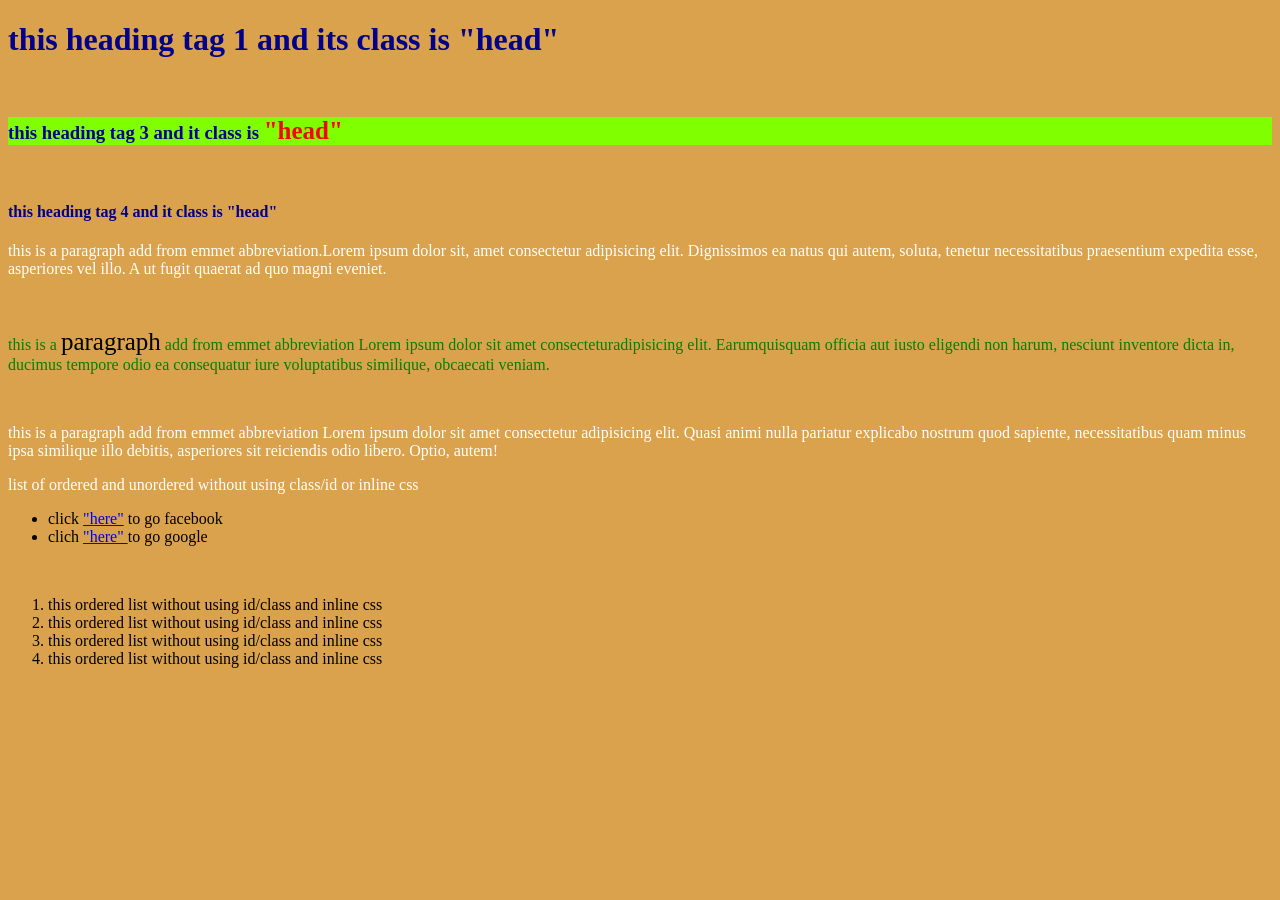
==== index.html @ fd18f41e "Add files via upload" ====
<!DOCTYPE html>
<html lang="en">

<head>
    <meta charset="UTF-8">
    <meta name="viewport" content="width=device-width, initial-scale=1.0">
    <title>Task no-3</title>
    <link rel="stylesheet" href="style.css">
</head>

<body>
    <h1 class="head">this heading tag 1 and its class is "head"</h1>
    <br>
    <h3 class="head" id="bglime"> this heading tag 3 and it class is <span id="text-color">"head"</span></h3>
    <br>
    <h4 class="head">this heading tag 4 and it class is "head"</h4>

    <p> this is a paragraph add from emmet abbreviation.Lorem ipsum dolor sit, amet consectetur adipisicing
        elit.
        Dignissimos ea natus qui autem, soluta, tenetur
        necessitatibus praesentium expedita esse, asperiores vel illo. A ut fugit quaerat ad quo magni eveniet.</p>
    <br>
    <p id="para">this is a <span>paragraph</span> add from emmet abbreviation Lorem ipsum dolor sit amet
        consecteturadipisicing elit.
        Earumquisquam officia aut iusto eligendi non harum,
        nesciunt inventore dicta in, ducimus tempore odio ea consequatur iure voluptatibus similique, obcaecati veniam.
    </p>
    <br>
    <p> this is a paragraph add from emmet abbreviation Lorem ipsum dolor sit amet consectetur adipisicing elit. Quasi
        animi
        nulla pariatur explicabo nostrum quod sapiente,
        necessitatibus quam minus ipsa similique illo debitis, asperiores sit reiciendis odio libero. Optio, autem!</p>

    <p> list of ordered and unordered without using class/id or inline css </p>
    <ul>
        <li>click <a href="https://www.facebook.com">"here"</a> to go facebook</li>
        <li> clich <a href="https://www.google.com"> "here" </a> to go google </li>
    </ul>
    <br>
    <ol>
        <li> this ordered list without using id/class and inline css</li>
        <li> this ordered list without using id/class and inline css</li>
        <li> this ordered list without using id/class and inline css</li>
        <li> this ordered list without using id/class and inline css</li>


    </ol>

</body>

</html>
---- style.css ----
* {
    background-color: rgb(218, 162, 77);
}

.head {
    color: darkblue;
}

#bglime {
    background-color: chartreuse;

}

#text-color {
    color: red;
    background-color: chartreuse;
}

p {
    color: white;
}

#para {
    color: green;

}

span {
    color: black;
    font-size: 25px;
}
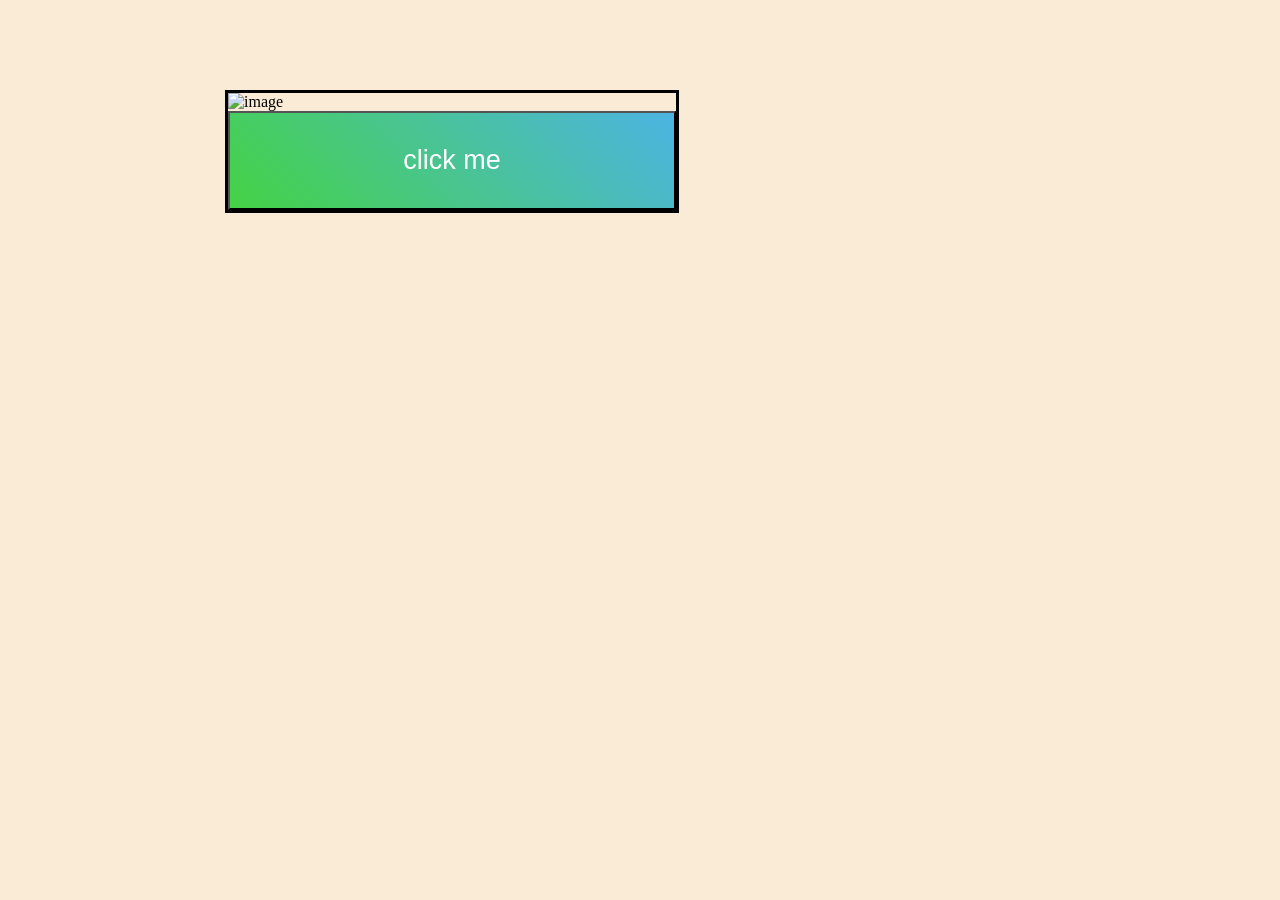
==== commit b8898632: "Add files via upload" ====
--- a/index.html
+++ b/index.html
@@ -4,47 +4,15 @@
 <head>
     <meta charset="UTF-8">
     <meta name="viewport" content="width=device-width, initial-scale=1.0">
-    <title>Task no-3</title>
+    <title>task 4</title>
     <link rel="stylesheet" href="style.css">
 </head>
 
 <body>
-    <h1 class="head">this heading tag 1 and its class is "head"</h1>
-    <br>
-    <h3 class="head" id="bglime"> this heading tag 3 and it class is <span id="text-color">"head"</span></h3>
-    <br>
-    <h4 class="head">this heading tag 4 and it class is "head"</h4>
-
-    <p> this is a paragraph add from emmet abbreviation.Lorem ipsum dolor sit, amet consectetur adipisicing
-        elit.
-        Dignissimos ea natus qui autem, soluta, tenetur
-        necessitatibus praesentium expedita esse, asperiores vel illo. A ut fugit quaerat ad quo magni eveniet.</p>
-    <br>
-    <p id="para">this is a <span>paragraph</span> add from emmet abbreviation Lorem ipsum dolor sit amet
-        consecteturadipisicing elit.
-        Earumquisquam officia aut iusto eligendi non harum,
-        nesciunt inventore dicta in, ducimus tempore odio ea consequatur iure voluptatibus similique, obcaecati veniam.
-    </p>
-    <br>
-    <p> this is a paragraph add from emmet abbreviation Lorem ipsum dolor sit amet consectetur adipisicing elit. Quasi
-        animi
-        nulla pariatur explicabo nostrum quod sapiente,
-        necessitatibus quam minus ipsa similique illo debitis, asperiores sit reiciendis odio libero. Optio, autem!</p>
-
-    <p> list of ordered and unordered without using class/id or inline css </p>
-    <ul>
-        <li>click <a href="https://www.facebook.com">"here"</a> to go facebook</li>
-        <li> clich <a href="https://www.google.com"> "here" </a> to go google </li>
-    </ul>
-    <br>
-    <ol>
-        <li> this ordered list without using id/class and inline css</li>
-        <li> this ordered list without using id/class and inline css</li>
-        <li> this ordered list without using id/class and inline css</li>
-        <li> this ordered list without using id/class and inline css</li>
-
-
-    </ol>
+    <div class="design">
+        <img src="nature-images.webp" alt="image">
+        <button>click me</button>
+    </div>
 
 </body>
 
--- a/style.css
+++ b/style.css
@@ -1,31 +1,32 @@
 * {
-    background-color: rgb(218, 162, 77);
-}
-
-.head {
-    color: darkblue;
-}
-
-#bglime {
-    background-color: chartreuse;
+    background-color: antiquewhite;
+    margin: 0;
+    padding: 0;
+    box-sizing: border-box;
 
 }
 
-#text-color {
-    color: red;
-    background-color: chartreuse;
-}
-
-p {
-    color: white;
-}
-
-#para {
-    color: green;
+.design {
+    margin-top: 10vh;
+    margin-bottom: 10vh;
+    margin-left: 25vh;
+    border: 3px, solid black;
+    display: inline-block;
+    position: fixed;
 
 }
 
-span {
-    color: black;
-    font-size: 25px;
+.design img {
+    height: 62vh;
+    width: 35vw;
+    margin-bottom: -2vh;
+}
+
+.design button {
+    height: 11vh;
+    width: 35vw;
+    display: block;
+    background: linear-gradient(45deg, rgb(69, 211, 69), rgb(77, 180, 227));
+    font-size: 3vh;
+    color: white;
 }
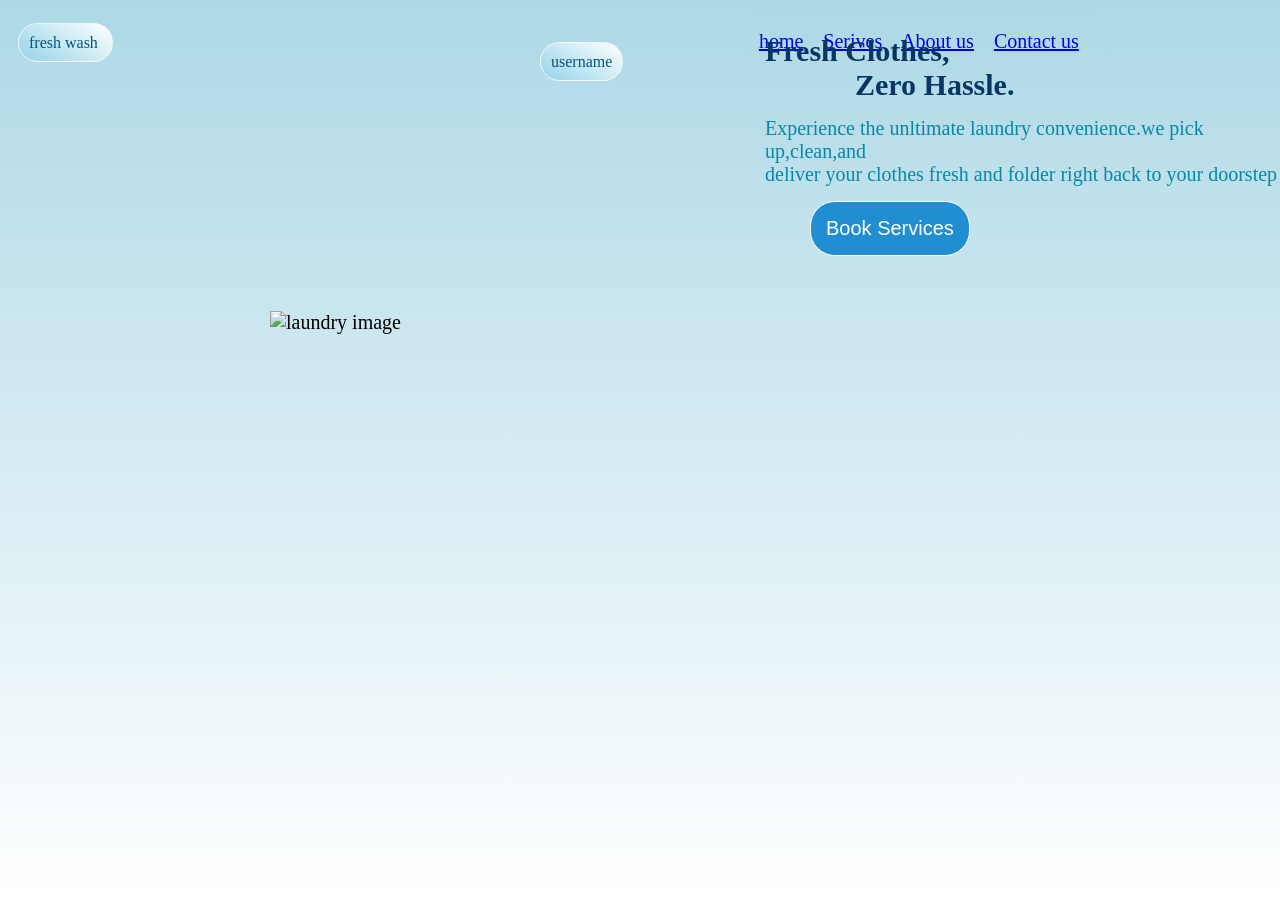
==== commit 037673c5: "Add files via upload" ====
--- a/index.html
+++ b/index.html
@@ -4,16 +4,40 @@
 <head>
     <meta charset="UTF-8">
     <meta name="viewport" content="width=device-width, initial-scale=1.0">
-    <title>task 4</title>
+    <title> css task 5</title>
     <link rel="stylesheet" href="style.css">
 </head>
 
 <body>
-    <div class="design">
-        <img src="nature-images.webp" alt="image">
-        <button>click me</button>
-    </div>
+    <nav>
+        <div id="logo">
+            fresh wash
+        </div>
 
+        <div class="menu">
+            <a href="#" id="info">home</a>
+            <a href="#" id="info">Serives</a>
+            <a href="#" id="info">About us</a>
+            <a href="#" id="info">Contact us</a>
+        </div>
+        <div id="user">username</div>
+    </nav>
+
+    <section class="hero">
+        <div class="hero-right">
+            <img src="c:\Users\L\OneDrive\css task\OIP.jpg" alt="laundry image">
+        </div>
+        <div class="hero-left">
+            <h1>Fresh Clothes,<br><span id="only-spac">Zero Hassle.</span></h1>
+            <p id="para">Experience the unltimate laundry convenience.we pick up,clean,and<br>
+                deliver your clothes
+                fresh and folder right back to your doorstep</p>
+            <button class="service"> Book Services</button>
+
+        </div>
+
+
+    </section>
 </body>
 
 </html>
--- a/style.css
+++ b/style.css
@@ -1,32 +1,87 @@
 * {
-    background-color: antiquewhite;
+
     margin: 0;
     padding: 0;
+    margin-top: 15px;
     box-sizing: border-box;
+}
+
+body {
+    background: linear-gradient(to bottom, lightblue, white);
+    background-repeat: no-repeat;
+    background-attachment: fixed;
+}
+
+#logo {
+    display: inline;
+    border: 1px solid;
+    margin-left: 2vh;
+    padding: 10px;
+    border-radius: 25px;
+    border-color: whitesmoke;
+    background: linear-gradient(33deg, rgb(148, 211, 232), white);
+    color: rgb(7, 84, 126);
 
 }
 
-.design {
-    margin-top: 10vh;
-    margin-bottom: 10vh;
-    margin-left: 25vh;
-    border: 3px, solid black;
-    display: inline-block;
-    position: fixed;
-
+.menu {
+    display: inline;
+    margin-left: 70vh;
+    font-size: 20px;
+    border: 1px solid;
+    border-color: lightblue;
+    border-radius: 25px;
+    padding: 15px;
 }
 
-.design img {
-    height: 62vh;
-    width: 35vw;
-    margin-bottom: -2vh;
+#info {
+    margin-right: 15px;
 }
 
-.design button {
-    height: 11vh;
-    width: 35vw;
-    display: block;
-    background: linear-gradient(45deg, rgb(69, 211, 69), rgb(77, 180, 227));
-    font-size: 3vh;
+#user {
+    display: inline;
+    border: 1px solid;
+    border-radius: 25px;
+    border-color: whitesmoke;
+    margin-left: 60vh;
+    padding: 10px;
+    background: linear-gradient(33deg, rgb(148, 211, 232), white);
+    color: rgb(7, 84, 126);
+}
+
+.hero {
+
+    display: inline;
+
+    font-size: 20px;
+}
+
+.hero-left {
+    color: rgb(5, 54, 100);
+    margin-top: -35vh;
+    margin-left: 85vh;
+}
+
+#only-spac {
+    margin-left: 10vh;
+}
+
+#para {
+    color: rgb(6, 137, 167);
+}
+
+.service {
+    border: 1px solid;
+    border-radius: 25px;
+    border-color: 10px;
+    padding: 15px;
+    font-size: 20px;
+    margin-left: 5vh;
     color: white;
+    background-color: rgb(33, 142, 209)
+}
+
+.hero-right {
+    margin-top: 25vh;
+    margin-left: 30vh;
 }
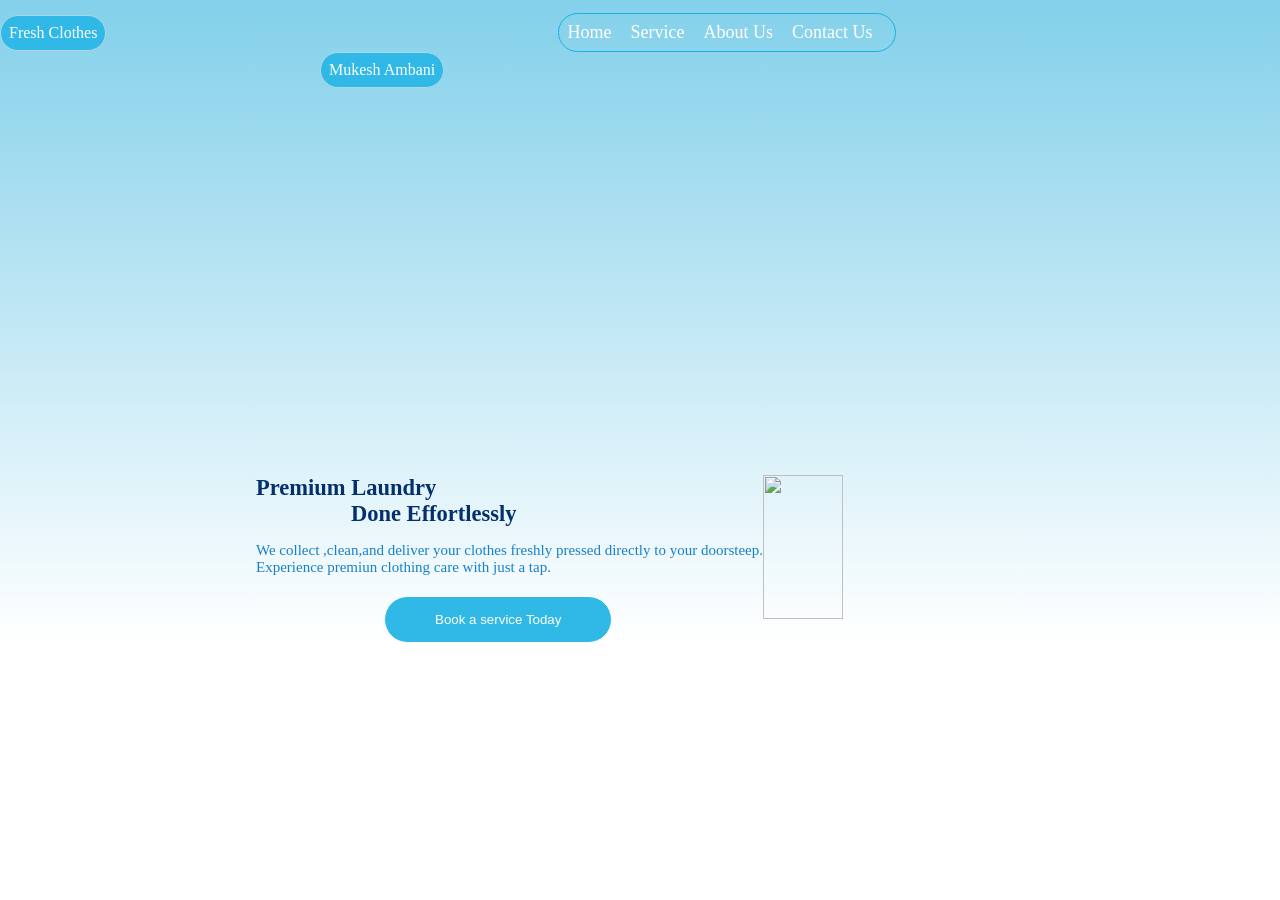
==== commit 2dbd75c9: "Add files via upload" ====
--- a/index.html
+++ b/index.html
@@ -4,39 +4,31 @@
 <head>
     <meta charset="UTF-8">
     <meta name="viewport" content="width=device-width, initial-scale=1.0">
-    <title> css task 5</title>
+    <title>css task 5</title>
     <link rel="stylesheet" href="style.css">
 </head>
 
 <body>
     <nav>
-        <div id="logo">
-            fresh wash
+        <span id="logo">Fresh Clothes</span>
+        <div class="menu">
+            <a id="a" href="#">Home</a>
+            <a id="a" href="#">Service</a>
+            <a id="a" href="#">About Us</a>
+            <a id="a" href="#">Contact Us</a>
         </div>
-
-        <div class="menu">
-            <a href="#" id="info">home</a>
-            <a href="#" id="info">Serives</a>
-            <a href="#" id="info">About us</a>
-            <a href="#" id="info">Contact us</a>
-        </div>
-        <div id="user">username</div>
+        <p id="username">Mukesh Ambani</p>
     </nav>
 
     <section class="hero">
+        <div class="hero-left">
+            <h1>Premium Laundry<br><span>Done Effortlessly</span></h1>
+            <p> We collect ,clean,and deliver your clothes freshly pressed directly to your doorsteep.<br>
+                Experience premiun clothing care with just a tap.</p>
+            <a href="#"><button>Book a service Today</button></a>
+        </div>
         <div class="hero-right">
-            <img src="c:\Users\L\OneDrive\css task\OIP.jpg" alt="laundry image">
-        </div>
-        <div class="hero-left">
-            <h1>Fresh Clothes,<br><span id="only-spac">Zero Hassle.</span></h1>
-            <p id="para">Experience the unltimate laundry convenience.we pick up,clean,and<br>
-                deliver your clothes
-                fresh and folder right back to your doorstep</p>
-            <button class="service"> Book Services</button>
-
-        </div>
-
-
+            <img src="C:\Users\L\OneDrive\Desktop\11629a566e8b8c01884fa7dcba0cb17f (1).png" </div>
     </section>
 </body>
 
--- a/style.css
+++ b/style.css
@@ -1,87 +1,110 @@
 * {
-
+    padding: 0;
     margin: 0;
-    padding: 0;
-    margin-top: 15px;
     box-sizing: border-box;
 }
 
 body {
-    background: linear-gradient(to bottom, lightblue, white);
+    background: linear-gradient(rgb(131, 208, 234), white);
     background-repeat: no-repeat;
-    background-attachment: fixed;
+    margin-top: 1%;
+
 }
 
+
 #logo {
-    display: inline;
+    display: inline-block;
+
     border: 1px solid;
-    margin-left: 2vh;
-    padding: 10px;
-    border-radius: 25px;
-    border-color: whitesmoke;
-    background: linear-gradient(33deg, rgb(148, 211, 232), white);
-    color: rgb(7, 84, 126);
+    padding: 8px;
+    border-radius: 25vw;
+    background-color: rgb(48, 185, 231);
+    border-color: lightblue;
+    color: white;
 
 }
 
 .menu {
-    display: inline;
-    margin-left: 70vh;
-    font-size: 20px;
+    display: inline-block;
+    margin-left: 35vw;
     border: 1px solid;
-    border-color: lightblue;
-    border-radius: 25px;
-    padding: 15px;
+    border-color: rgb(23, 178, 229);
+    padding: 8px;
+    border-radius: 25vw;
+
 }
 
-#info {
+.menu a {
     margin-right: 15px;
+    font-size: 18px;
+    color: white;
+    text-decoration: none;
 }
 
-#user {
-    display: inline;
+#a:hover {
+    background-color: rgb(36, 178, 221);
+}
+
+#username {
+    display: inline-block;
+    margin-left: 25vw;
     border: 1px solid;
-    border-radius: 25px;
-    border-color: whitesmoke;
-    margin-left: 60vh;
-    padding: 10px;
-    background: linear-gradient(33deg, rgb(148, 211, 232), white);
-    color: rgb(7, 84, 126);
+    padding: 8px;
+    border-radius: 25vw;
+    background-color: rgb(48, 185, 231);
+    border-color: lightblue;
+    color: white;
 }
 
 .hero {
-
-    display: inline;
-
-    font-size: 20px;
+    align-items: center;
+    margin-top: 43vh;
 }
 
 .hero-left {
-    color: rgb(5, 54, 100);
-    margin-top: -35vh;
-    margin-left: 85vh;
+    float: left;
+    margin-left: 20vw;
+    font-size: 15px;
 }
 
-#only-spac {
-    margin-left: 10vh;
+
+.hero-right {
+    margin-right: 30vw;
+
 }
 
-#para {
-    color: rgb(6, 137, 167);
+.hero-right img {
+    width: 25%;
+    height: 40%;
+    float: right;
+    position: fixed;
+
+
 }
 
-.service {
-    border: 1px solid;
-    border-radius: 25px;
-    border-color: 10px;
-    padding: 15px;
-    font-size: 20px;
-    margin-left: 5vh;
-    color: white;
-    background-color: rgb(33, 142, 209)
+.hero-left h1 {
+    color: rgb(4, 48, 107);
+
 }
 
-.hero-right {
-    margin-top: 25vh;
-    margin-left: 30vh;
+.hero-left span {
+    margin-left: 95px;
+}
+
+.hero-left p {
+    color: rgb(24, 128, 202);
+    margin-top: 15px;
+}
+
+button {
+    padding-top: 15px;
+    padding-bottom: 15px;
+    padding-right: 50px;
+    padding-left: 50px;
+    border: 1px solid;
+    margin-top: 20px;
+    margin-left: 10vw;
+    border-radius: 25vw;
+    background-color: rgb(48, 185, 231);
+    color: white;
 }
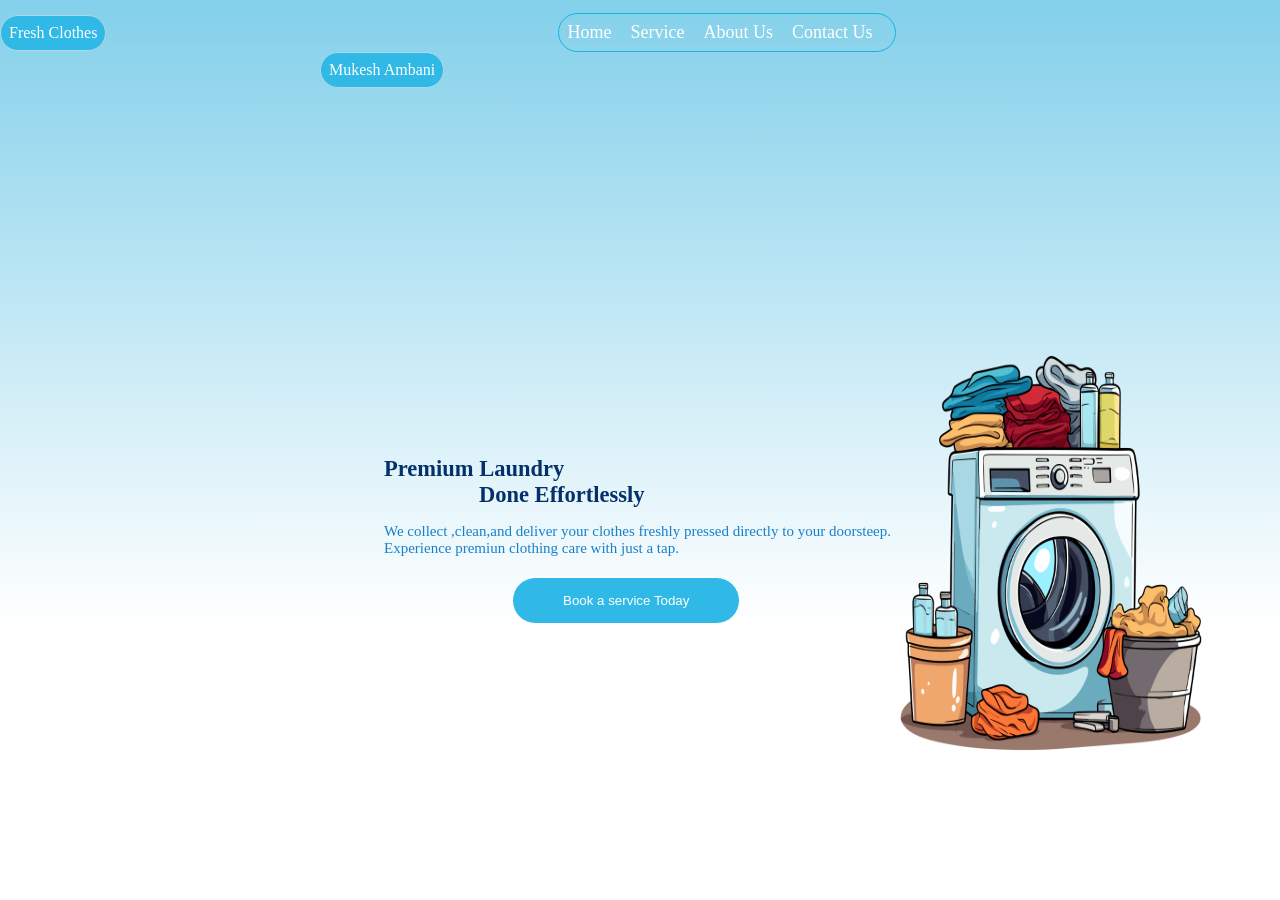
==== commit 090d5440: "Add files via upload" ====
--- a/index.html
+++ b/index.html
@@ -28,7 +28,8 @@
             <a href="#"><button>Book a service Today</button></a>
         </div>
         <div class="hero-right">
-            <img src="C:\Users\L\OneDrive\Desktop\11629a566e8b8c01884fa7dcba0cb17f (1).png" </div>
+            <img src="11629a566e8b8c01884fa7dcba0cb17f.png">
+        </div>
     </section>
 </body>
 
--- a/style.css
+++ b/style.css
@@ -58,13 +58,16 @@
 
 .hero {
     align-items: center;
-    margin-top: 43vh;
+    margin-top: 15rem;
+    margin-left: 8rem;
 }
 
 .hero-left {
     float: left;
     margin-left: 20vw;
     font-size: 15px;
+
+    padding-top: 8rem;
 }
 
 
@@ -75,10 +78,9 @@
 
 .hero-right img {
     width: 25%;
-    height: 40%;
+    height: 50%;
     float: right;
-    position: fixed;
-
+    position: absolute;
 
 }
 
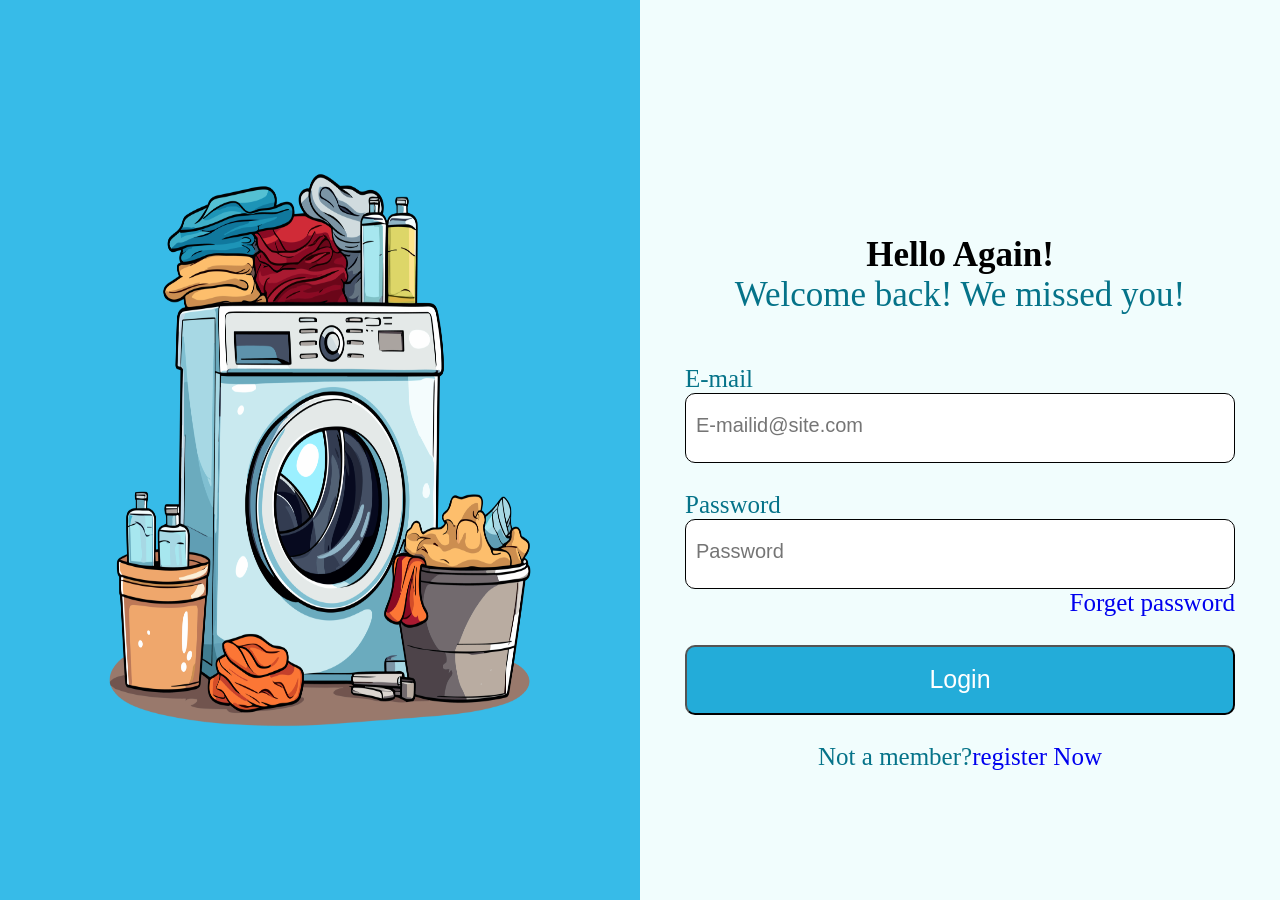
==== commit 2777b20c: "Add files via upload" ====
--- a/index.html
+++ b/index.html
@@ -4,33 +4,50 @@
 <head>
     <meta charset="UTF-8">
     <meta name="viewport" content="width=device-width, initial-scale=1.0">
-    <title>css task 5</title>
+    <title>task 6</title>
     <link rel="stylesheet" href="style.css">
 </head>
 
 <body>
-    <nav>
-        <span id="logo">Fresh Clothes</span>
-        <div class="menu">
-            <a id="a" href="#">Home</a>
-            <a id="a" href="#">Service</a>
-            <a id="a" href="#">About Us</a>
-            <a id="a" href="#">Contact Us</a>
+
+    <div class="image-section">
+        <img src="11629a566e8b8c01884fa7dcba0cb17f.png" alt="laundry image">
+    </div>
+
+
+    <div class="login-section">
+        <div class="right">
+            <label id="color-only">Hello Again!</label>
+            Welcome back! We missed you!
         </div>
-        <p id="username">Mukesh Ambani</p>
-    </nav>
 
-    <section class="hero">
-        <div class="hero-left">
-            <h1>Premium Laundry<br><span>Done Effortlessly</span></h1>
-            <p> We collect ,clean,and deliver your clothes freshly pressed directly to your doorsteep.<br>
-                Experience premiun clothing care with just a tap.</p>
-            <a href="#"><button>Book a service Today</button></a>
+        <div class="from">
+            <form>
+                <div class="email">
+                    <label> E-mail</label>
+                    <input type="E-mail" placeholder="E-mailid@site.com">
+                </div>
+                <br>
+
+                <div class="pass">
+                    <label>Password</label>
+                    <input type="password" placeholder="Password">
+                </div>
+
+
+                <div class="forpass">
+                    <label id="forget"><a href="#">Forget password</a></label>
+                </div>
+                <br>
+
+
+                <button><a href="#">Login</a></button>
+                <br>
+                <label id="end-line"> Not a member? <a href="#">register Now</a></label>
+
+            </form>
         </div>
-        <div class="hero-right">
-            <img src="11629a566e8b8c01884fa7dcba0cb17f.png">
-        </div>
-    </section>
+    </div>
 </body>
 
 </html>
--- a/style.css
+++ b/style.css
@@ -1,112 +1,96 @@
 * {
+    margin: 0;
     padding: 0;
-    margin: 0;
     box-sizing: border-box;
 }
 
-body {
-    background: linear-gradient(rgb(131, 208, 234), white);
-    background-repeat: no-repeat;
-    margin-top: 1%;
+.login-section {
+    height: 100vh;
+    padding-top: 105px;
+    display: flex;
+    flex-direction: column;
+    justify-content: center;
+    align-items: center;
+    gap: 50px;
+    color: rgb(5, 115, 137);
+    background-color: rgb(241, 253, 253);
+}
+
+.image-section {
+
+    width: 50%;
+    height: 100vh;
+
+    float: left;
+    display: flex;
+    justify-content: center;
+    align-items: center;
+    background-color: rgb(55, 187, 232);
+
+    img {
+        width: 70%;
+        height: 70%;
+    }
+}
+
+.right {
+    display: grid;
+    text-align: center;
+    font-size: 35px;
+
+    #color-only {
+        color: black;
+        font-weight: bold;
+    }
+}
+
+.from {
+    display: flex;
+    font-size: 25px;
+
+    #forget {
+        display: grid;
+        justify-content: end;
+    }
+
+    a {
+        text-decoration: none;
+    }
+}
+
+input {
+    display: block;
+    border: 1px solid;
+    border-radius: 10px;
+    width: 550px;
+    height: 70px;
 
 }
 
-
-#logo {
-    display: inline-block;
-
-    border: 1px solid;
-    padding: 8px;
-    border-radius: 25vw;
-    background-color: rgb(48, 185, 231);
-    border-color: lightblue;
-    color: white;
-
-}
-
-.menu {
-    display: inline-block;
-    margin-left: 35vw;
-    border: 1px solid;
-    border-color: rgb(23, 178, 229);
-    padding: 8px;
-    border-radius: 25vw;
-
-}
-
-.menu a {
-    margin-right: 15px;
-    font-size: 18px;
-    color: white;
-    text-decoration: none;
-}
-
-#a:hover {
-    background-color: rgb(36, 178, 221);
-}
-
-#username {
-    display: inline-block;
-    margin-left: 25vw;
-    border: 1px solid;
-    padding: 8px;
-    border-radius: 25vw;
-    background-color: rgb(48, 185, 231);
-    border-color: lightblue;
-    color: white;
-}
-
-.hero {
-    align-items: center;
-    margin-top: 15rem;
-    margin-left: 8rem;
-}
-
-.hero-left {
-    float: left;
-    margin-left: 20vw;
-    font-size: 15px;
-
-    padding-top: 8rem;
-}
-
-
-.hero-right {
-    margin-right: 30vw;
-
-}
-
-.hero-right img {
-    width: 25%;
-    height: 50%;
-    float: right;
-    position: absolute;
-
-}
-
-.hero-left h1 {
-    color: rgb(4, 48, 107);
-
-}
-
-.hero-left span {
-    margin-left: 95px;
-}
-
-.hero-left p {
-    color: rgb(24, 128, 202);
-    margin-top: 15px;
+input::placeholder {
+    padding-left: 10px;
+    font-size: 20px;
+    font-weight: lighter;
 }
 
 button {
-    padding-top: 15px;
-    padding-bottom: 15px;
-    padding-right: 50px;
-    padding-left: 50px;
-    border: 1px solid;
-    margin-top: 20px;
-    margin-left: 10vw;
-    border-radius: 25vw;
-    background-color: rgb(48, 185, 231);
-    color: white;
+    display: block;
+    border-radius: 10px;
+    width: 550px;
+    height: 70px;
+    background-color: rgb(35, 172, 217);
+    font-size: 25px;
+
+    a:link {
+        color: white;
+    }
+
+    a:visited {
+        color: white;
+    }
+}
+
+#end-line {
+    display: flex;
+    justify-content: center;
 }
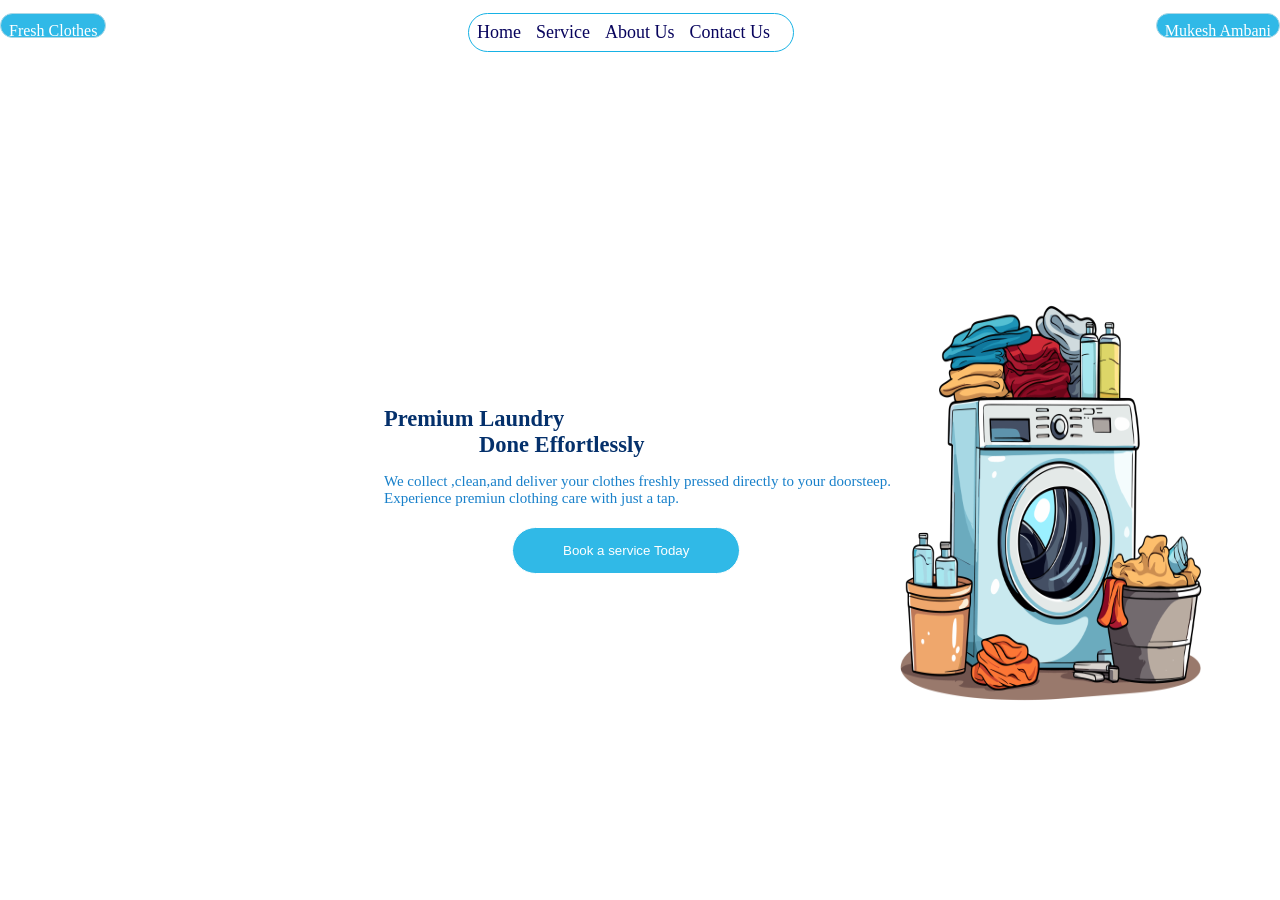
==== commit 0dab308b: "Add files via upload" ====
--- a/index.html
+++ b/index.html
@@ -4,50 +4,36 @@
 <head>
     <meta charset="UTF-8">
     <meta name="viewport" content="width=device-width, initial-scale=1.0">
-    <title>task 6</title>
+    <title>css task 5</title>
     <link rel="stylesheet" href="style.css">
 </head>
 
 <body>
-
-    <div class="image-section">
-        <img src="11629a566e8b8c01884fa7dcba0cb17f.png" alt="laundry image">
-    </div>
+    <nav class="nav-section">
+        <span id="logo">Fresh Clothes</span>
+        <div class="hide">
+            <div id="menu">
+                <a id="a" href="#" class="hide">Home</a>
+                <a id="a" href="#" class="hide">Service</a>
+                <a id="a" href="#" class="hide">About Us</a>
+                <a id="a" href="#" class="hide">Contact Us</a>
+            </div>
+        </div>
+        <p id="username">Mukesh Ambani</p>
+    </nav>
 
 
-    <div class="login-section">
-        <div class="right">
-            <label id="color-only">Hello Again!</label>
-            Welcome back! We missed you!
+    <section class="hero">
+        <div class="hero-left">
+            <h1>Premium Laundry<br><span>Done Effortlessly</span></h1>
+            <p> We collect ,clean,and deliver your clothes freshly pressed directly to your doorsteep.<br>
+                Experience premiun clothing care with just a tap.</p>
+            <a href="#"><button>Book a service Today</button></a>
         </div>
-
-        <div class="from">
-            <form>
-                <div class="email">
-                    <label> E-mail</label>
-                    <input type="E-mail" placeholder="E-mailid@site.com">
-                </div>
-                <br>
-
-                <div class="pass">
-                    <label>Password</label>
-                    <input type="password" placeholder="Password">
-                </div>
-
-
-                <div class="forpass">
-                    <label id="forget"><a href="#">Forget password</a></label>
-                </div>
-                <br>
-
-
-                <button><a href="#">Login</a></button>
-                <br>
-                <label id="end-line"> Not a member? <a href="#">register Now</a></label>
-
-            </form>
+        <div class="hero-right">
+            <img src="11629a566e8b8c01884fa7dcba0cb17f.png">
         </div>
-    </div>
+    </section>
 </body>
 
 </html>
--- a/style.css
+++ b/style.css
@@ -1,96 +1,175 @@
 * {
+    padding: 0;
     margin: 0;
-    padding: 0;
-    box-sizing: border-box;
 }
 
-.login-section {
-    height: 100vh;
-    padding-top: 105px;
-    display: flex;
-    flex-direction: column;
-    justify-content: center;
-    align-items: center;
-    gap: 50px;
-    color: rgb(5, 115, 137);
-    background-color: rgb(241, 253, 253);
+body {
+    background-repeat: no-repeat;
+    margin-top: 1%;
+
 }
 
-.image-section {
 
-    width: 50%;
-    height: 100vh;
 
-    float: left;
+
+.nav-section {
     display: flex;
-    justify-content: center;
-    align-items: center;
-    background-color: rgb(55, 187, 232);
+    height: 25px;
+    justify-content: space-between;
 
-    img {
-        width: 70%;
-        height: 70%;
+}
+
+#logo {
+    display: flex;
+    border: 1px solid;
+    padding: 8px;
+    border-radius: 25vw;
+    background-color: rgb(48, 185, 231);
+    border-color: lightblue;
+    color: white;
+}
+
+@media screen and (max-width: 780px) {
+    .hide {
+        display: none;
+        border: none;
+    }
+
+    #logo {
+        font-size: 10px;
+    }
+
+    #username {
+        font-size: 10px;
     }
 }
 
-.right {
-    display: grid;
-    text-align: center;
-    font-size: 35px;
+#menu {
 
-    #color-only {
-        color: black;
-        font-weight: bold;
+    display: flex;
+    border: 1px solid;
+    border-color: rgb(23, 178, 229);
+    padding: 8px;
+    border-radius: 25vw;
+
+
+}
+
+#menu a {
+    margin-right: 15px;
+    font-size: 18px;
+    color: rgb(8, 4, 93);
+    text-decoration: none;
+}
+
+#a:hover {
+    background-color: rgb(36, 178, 221);
+}
+
+
+
+#username {
+    display: flex;
+    border: 1px solid;
+    padding: 8px;
+    border-radius: 25vw;
+    background-color: rgb(48, 185, 231);
+    border-color: lightblue;
+    color: white;
+
+}
+
+@media screen and (max-width: 480px) {
+    .hero {
+        display: flex;
+        flex-direction: column;
+        align-items: center;
+        margin-top: 5rem;
+        margin-left: 0;
+    }
+
+    .hero-left {
+        width: 100%;
+        text-align: center;
+        margin-left: 0;
+    }
+
+    .hero-left h1,
+    .hero-left span,
+    .hero-left p {
+        font-size: 13px;
+    }
+
+    .hero-right {
+        width: 100%;
+        display: flex;
+        justify-content: center;
+        margin-right: 0;
+    }
+
+    .hero-right img {
+        object-fit: contain;
+
     }
 }
 
-.from {
-    display: flex;
-    font-size: 25px;
+.hero {
 
-    #forget {
-        display: grid;
-        justify-content: end;
-    }
-
-    a {
-        text-decoration: none;
-    }
+    align-items: center;
+    margin-top: 15rem;
+    margin-left: 8rem;
 }
 
-input {
-    display: block;
-    border: 1px solid;
-    border-radius: 10px;
-    width: 550px;
-    height: 70px;
+.hero-left {
+    display: flex;
+    flex-direction: column;
+    float: left;
+    margin-left: 20vw;
+    font-size: 15px;
+    padding-top: 8rem;
+}
+
+
+.hero-right {
+    display: flex;
+    flex-direction: row;
+    margin-right: 30vw;
 
 }
 
-input::placeholder {
-    padding-left: 10px;
-    font-size: 20px;
-    font-weight: lighter;
+.hero-right img {
+    display: flex;
+    width: 25%;
+    height: 50%;
+    float: right;
+    position: absolute;
+
+}
+
+
+.hero-left h1 {
+    color: rgb(4, 48, 107);
+
+}
+
+.hero-left span {
+    margin-left: 95px;
+}
+
+.hero-left p {
+    color: rgb(24, 128, 202);
+    margin-top: 15px;
 }
 
 button {
-    display: block;
-    border-radius: 10px;
-    width: 550px;
-    height: 70px;
-    background-color: rgb(35, 172, 217);
-    font-size: 25px;
-
-    a:link {
-        color: white;
-    }
-
-    a:visited {
-        color: white;
-    }
-}
-
-#end-line {
-    display: flex;
-    justify-content: center;
+    padding-top: 15px;
+    padding-bottom: 15px;
+    padding-right: 50px;
+    padding-left: 50px;
+    border: 1px solid;
+    margin-top: 20px;
+    margin-left: 10vw;
+    border-radius: 25vw;
+    background-color: rgb(48, 185, 231);
+    color: white;
 }
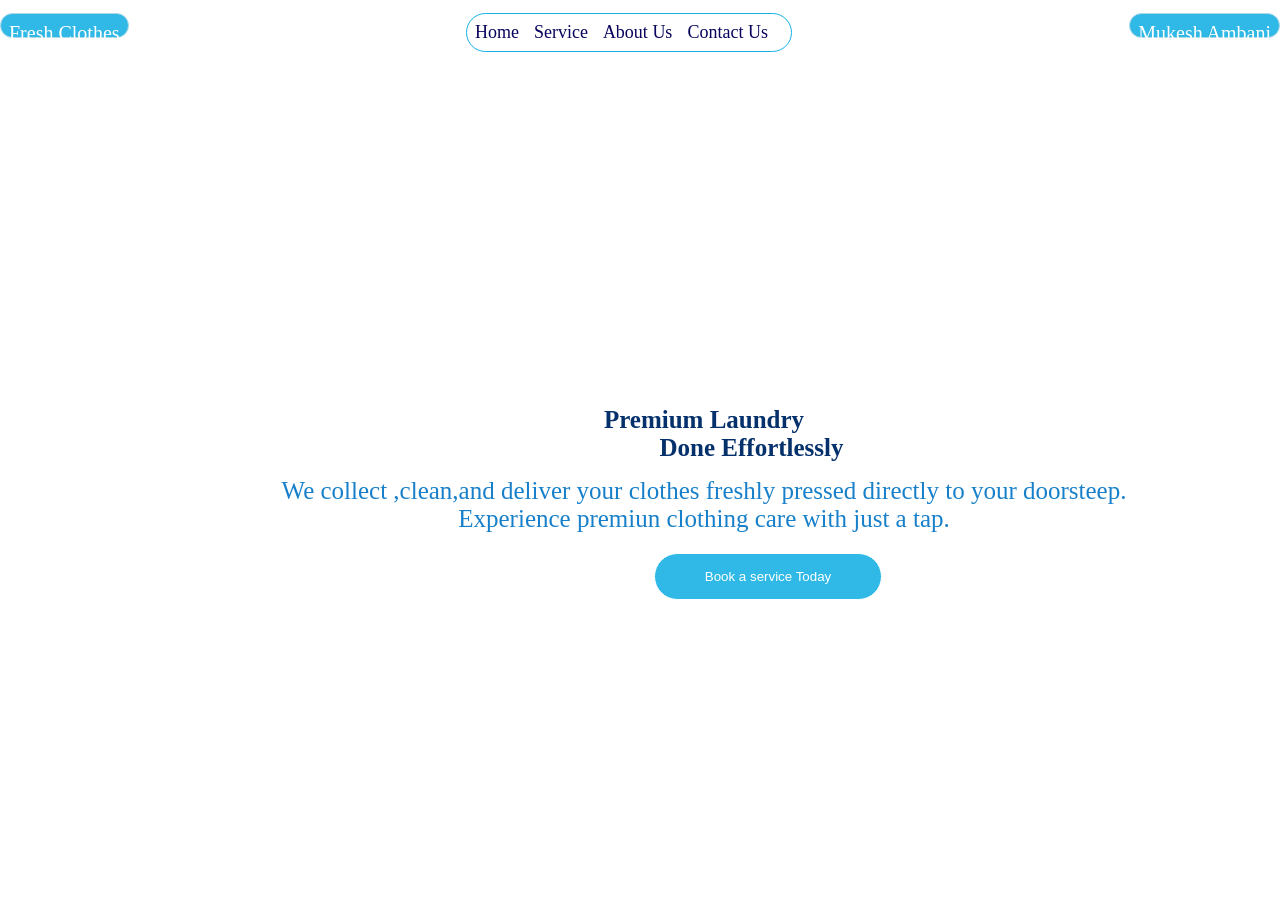
==== commit 70cbb887: "Add files via upload" ====
--- a/index.html
+++ b/index.html
@@ -18,8 +18,18 @@
                 <a id="a" href="#" class="hide">About Us</a>
                 <a id="a" href="#" class="hide">Contact Us</a>
             </div>
+
         </div>
         <p id="username">Mukesh Ambani</p>
+        <button class="hamburger">&#9776;</button>
+
+
+        <div id="hide-menu">
+            <a id="m" href="#">Home</a>
+            <a id="m" href="#">Service</a>
+            <a id="m" href="#">About Us</a>
+            <a id="m" href="#">Contact Us</a>
+        </div>
     </nav>
 
 
--- a/style.css
+++ b/style.css
@@ -19,6 +19,30 @@
 
 }
 
+
+
+.hamburger {
+    display: none;
+    margin: 0;
+    border: none;
+    background-color: white;
+    align-items: center;
+    color: black;
+
+}
+
+.hamburger:focus {
+    background-color: white;
+    border: none
+}
+
+
+
+#hide-menu {
+    display: none;
+
+}
+
 #logo {
     display: flex;
     border: 1px solid;
@@ -29,20 +53,6 @@
     color: white;
 }
 
-@media screen and (max-width: 780px) {
-    .hide {
-        display: none;
-        border: none;
-    }
-
-    #logo {
-        font-size: 10px;
-    }
-
-    #username {
-        font-size: 10px;
-    }
-}
 
 #menu {
 
@@ -79,39 +89,6 @@
 
 }
 
-@media screen and (max-width: 480px) {
-    .hero {
-        display: flex;
-        flex-direction: column;
-        align-items: center;
-        margin-top: 5rem;
-        margin-left: 0;
-    }
-
-    .hero-left {
-        width: 100%;
-        text-align: center;
-        margin-left: 0;
-    }
-
-    .hero-left h1,
-    .hero-left span,
-    .hero-left p {
-        font-size: 13px;
-    }
-
-    .hero-right {
-        width: 100%;
-        display: flex;
-        justify-content: center;
-        margin-right: 0;
-    }
-
-    .hero-right img {
-        object-fit: contain;
-
-    }
-}
 
 .hero {
 
@@ -139,11 +116,9 @@
 
 .hero-right img {
     display: flex;
-    width: 25%;
+    width: 300%;
     height: 50%;
-    float: right;
-    position: absolute;
-
+    object-fit: contain;
 }
 
 
@@ -172,4 +147,133 @@
     border-radius: 25vw;
     background-color: rgb(48, 185, 231);
     color: white;
+}
+
+@media screen and (max-width: 1300px) {
+
+    #logo {
+        font-size: 20px;
+        justify-content: start;
+    }
+
+    #username {
+        font-size: 20px;
+    }
+
+    .hero-right img {
+        width: 70%;
+        height: 50%;
+        object-fit: contain;
+        position: absolute;
+
+    }
+
+    .hero-left {
+        width: 100%;
+        text-align: center;
+        margin-left: 0;
+    }
+
+    .hero-left h1,
+    .hero-left span,
+    .hero-left p {
+        font-size: 25px;
+
+    }
+}
+
+
+@media screen and (max-width: 780px) {
+    .hide {
+        display: none;
+        border: none;
+    }
+
+    #logo {
+        font-size: 10px;
+    }
+
+    #username {
+        font-size: 10px;
+    }
+
+    .hero-right img {
+        width: 70%;
+        height: 50%;
+        object-fit: contain;
+        position: absolute;
+
+    }
+}
+
+
+
+
+@media screen and (max-width: 480px) {
+    .hero {
+        display: flex;
+        flex-direction: column;
+        align-items: center;
+        margin-top: 5rem;
+        margin-left: 0;
+    }
+
+    .hero-left {
+        width: 100%;
+        text-align: center;
+        margin-left: 0;
+    }
+
+    .hero-left h1,
+    .hero-left span,
+    .hero-left p {
+        font-size: 25px;
+        text-align: left;
+    }
+
+    .hero-right {
+        width: 100%;
+        display: flex;
+        justify-content: center;
+        margin-right: 0;
+    }
+
+    .hero-right img {
+        width: 70%;
+        height: 50%;
+        object-fit: contain;
+
+    }
+
+    /*hamburger*/
+    .hamburger {
+        display: flex;
+        align-items: center;
+        color: black;
+
+    }
+
+
+
+    .hamburger:focus+#hide-menu {
+        display: grid;
+        height: 500%;
+        width: 40%;
+        background-color: rgb(48, 185, 231);
+
+
+
+    }
+
+    #hide-menu #m {
+        display: flex;
+        justify-content: end;
+        padding-right: 10px;
+        text-decoration: none;
+        color: white
+    }
+
+
+
+
 }
